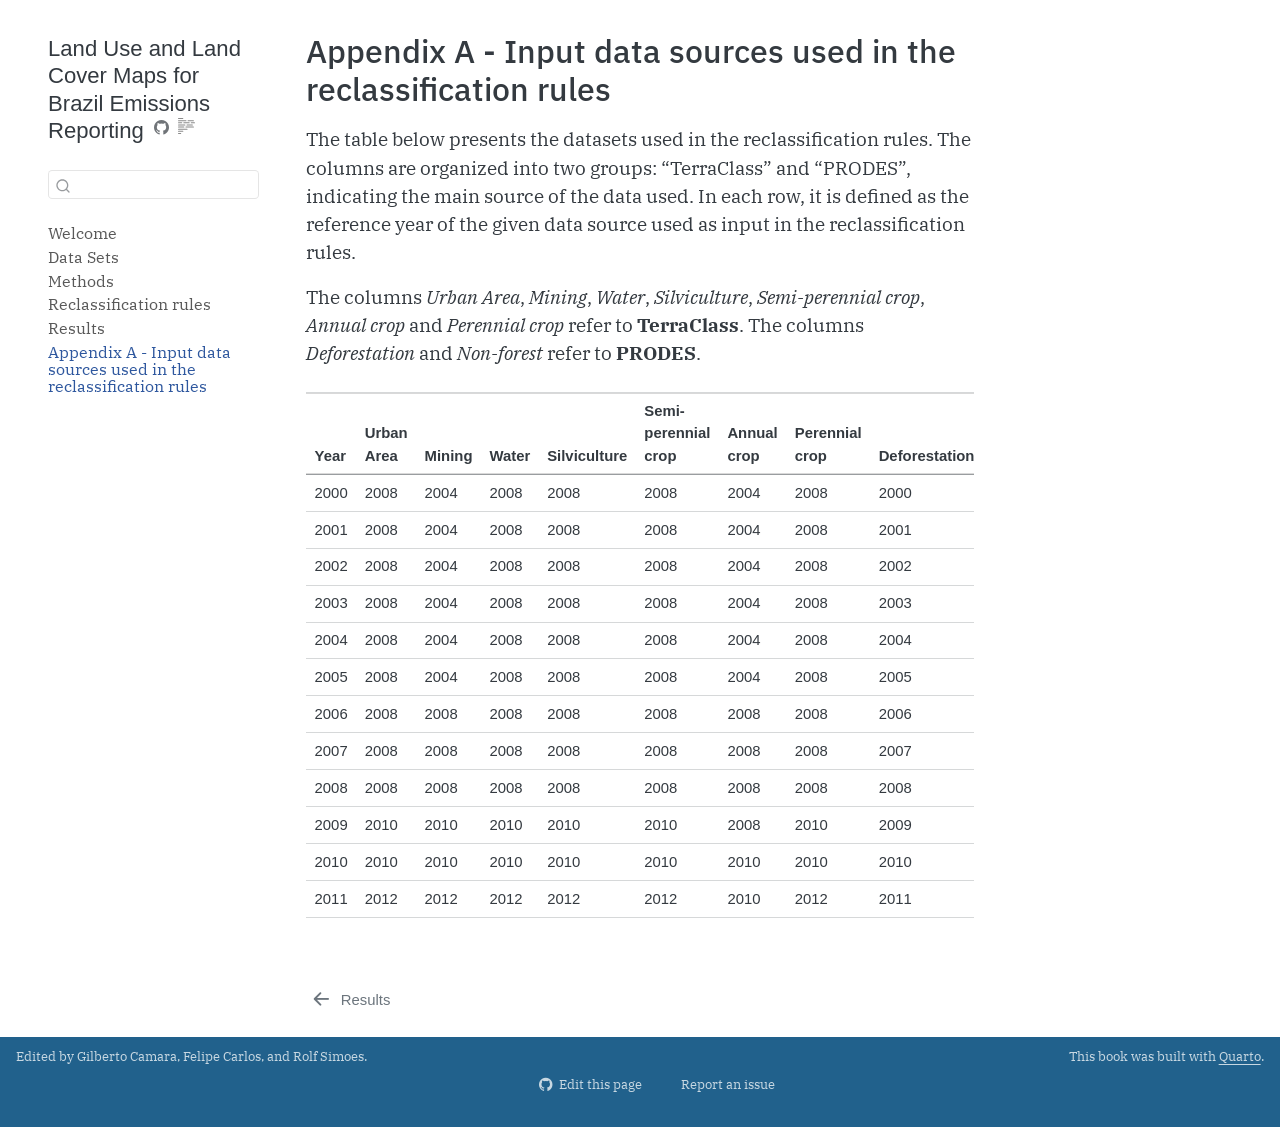
==== docs/appendix-a.html @ a672e9fa "docs: update rendered book Co-authored-by: Felipe Carvalho <lipecaso@gmail.com>" ====
<!DOCTYPE html>
<html xmlns="http://www.w3.org/1999/xhtml" lang="en" xml:lang="en"><head>

<meta charset="utf-8">
<meta name="generator" content="quarto-1.10.18">

<meta name="viewport" content="width=device-width, initial-scale=1.0, user-scalable=yes">

<meta name="author" content="Gilberto Camara, Felipe Carlos, and Rolf Simoes">

<title>Appendix A - Input data sources used in the reclassification rules – Land Use and Land Cover Maps for Brazil Emissions Reporting</title>
<style>
/* Default styles provided by pandoc.
** See https://pandoc.org/MANUAL.html#variables-for-html for config info.
*/
span.smallcaps{font-variant: small-caps;}
div.columns{display: flex; gap: 1.5em;}
div.column{flex: auto;}
@media screen {
div.columns{gap: min(4vw, 1.5em);}
div.column{overflow-x: auto;}
}
div.hanging-indent{margin-left: 1.5em; text-indent: -1.5em;}
ul.task-list{list-style: none;}
ul.task-list li input[type="checkbox"] {
  width: 0.8em;
  margin: 0 0.8em 0.2em -1em; /* quarto-specific, see https://github.com/quarto-dev/quarto-cli/issues/4556 */ 
  vertical-align: middle;
}
</style>


<script src="site_libs/quarto-nav/quarto-nav.js"></script>
<script src="site_libs/quarto-nav/headroom.min.js"></script>
<script src="site_libs/clipboard/clipboard.min.js"></script>
<script src="site_libs/quarto-search/autocomplete.umd.js"></script>
<script src="site_libs/quarto-search/fuse.min.js"></script>
<script src="site_libs/quarto-search/quarto-search.js"></script>
<meta name="quarto:offset" content="./">
<link href="./results.html" rel="prev">
<script src="site_libs/quarto-html/quarto.js" type="module"></script>
<script src="site_libs/quarto-html/tabsets/tabsets.js" type="module"></script>
<script src="site_libs/quarto-html/popper.min.js"></script>
<script src="site_libs/quarto-html/tippy.umd.min.js"></script>
<script src="site_libs/quarto-html/anchor.min.js"></script>
<link href="site_libs/quarto-html/tippy.css" rel="stylesheet">
<link href="site_libs/quarto-html/quarto-syntax-highlighting-64a204ab8560d761af7679ceaba22944.css" rel="stylesheet" id="quarto-text-highlighting-styles">
<script src="site_libs/bootstrap/bootstrap.min.js"></script>
<link href="site_libs/bootstrap/bootstrap-icons.css" rel="stylesheet">
<link href="site_libs/bootstrap/bootstrap-fb714311b391b0cc506359a5f32b0783.min.css" rel="stylesheet" append-hash="true" id="quarto-bootstrap" data-mode="light">
<script id="quarto-search-options" type="application/json">{
  "location": "sidebar",
  "copy-button": false,
  "collapse-after": 3,
  "panel-placement": "start",
  "type": "textbox",
  "limit": 50,
  "keyboard-shortcut": [
    "f",
    "/",
    "s"
  ],
  "show-item-context": false,
  "language": {
    "search-no-results-text": "No results",
    "search-matching-documents-text": "matching documents",
    "search-copy-link-title": "Copy link to search",
    "search-hide-matches-text": "Hide additional matches",
    "search-more-match-text": "more match in this document",
    "search-more-matches-text": "more matches in this document",
    "search-clear-button-title": "Clear",
    "search-text-placeholder": "",
    "search-detached-cancel-button-title": "Cancel",
    "search-submit-button-title": "Submit",
    "search-label": "Search"
  }
}</script>


</head>

<body class="nav-sidebar floating quarto-light">

<div id="quarto-search-results"></div>
  <header id="quarto-header" class="headroom fixed-top">
  <nav class="quarto-secondary-nav">
    <div class="container-fluid d-flex">
      <button type="button" class="quarto-btn-toggle btn" data-bs-toggle="collapse" role="button" data-bs-target=".quarto-sidebar-collapse-item" aria-controls="quarto-sidebar" aria-expanded="false" aria-label="Toggle sidebar navigation" onclick="if (window.quartoToggleHeadroom) { window.quartoToggleHeadroom(); }">
        <i class="bi bi-layout-text-sidebar-reverse"></i>
      </button>
        <nav class="quarto-page-breadcrumbs" aria-label="breadcrumb"><ol class="breadcrumb"><li class="breadcrumb-item"><a href="./appendix-a.html">Appendix A - Input data sources used in the reclassification rules</a></li></ol></nav>
        <a class="flex-grow-1" role="navigation" data-bs-toggle="collapse" data-bs-target=".quarto-sidebar-collapse-item" aria-controls="quarto-sidebar" aria-expanded="false" aria-label="Toggle sidebar navigation" onclick="if (window.quartoToggleHeadroom) { window.quartoToggleHeadroom(); }">      
        </a>
      <button type="button" class="btn quarto-search-button" aria-label="Search" onclick="window.quartoOpenSearch();">
        <i class="bi bi-search"></i>
      </button>
    </div>
  </nav>
</header>
<!-- content -->
<div id="quarto-content" class="quarto-container page-columns page-rows-contents page-layout-article">
<!-- sidebar -->
  <nav id="quarto-sidebar" class="sidebar collapse collapse-horizontal quarto-sidebar-collapse-item sidebar-navigation floating overflow-auto">
    <div class="pt-lg-2 mt-2 text-left sidebar-header">
    <div class="sidebar-title mb-0 py-0">
      <a href="./">Land Use and Land Cover Maps for Brazil Emissions Reporting</a> 
        <div class="sidebar-tools-main">
    <a href="https://github.com/restore-plus/docs" title="Source Code" class="quarto-navigation-tool px-1" aria-label="Source Code"><i class="bi bi-github"></i></a>
  <a href="" class="quarto-reader-toggle quarto-navigation-tool px-1" onclick="window.quartoToggleReader(); return false;" title="Toggle reader mode">
  <div class="quarto-reader-toggle-btn">
  <i class="bi"></i>
  </div>
</a>
</div>
    </div>
      </div>
        <div class="mt-2 flex-shrink-0 align-items-center">
        <div class="sidebar-search">
        <div id="quarto-search" class="" title="Search"></div>
        </div>
        </div>
    <div class="sidebar-menu-container"> 
    <ul class="list-unstyled mt-1">
        <li class="sidebar-item">
  <div class="sidebar-item-container"> 
  <a href="./index.html" class="sidebar-item-text sidebar-link">
 <span class="menu-text">Welcome</span></a>
  </div>
</li>
        <li class="sidebar-item">
  <div class="sidebar-item-container"> 
  <a href="./data.html" class="sidebar-item-text sidebar-link">
 <span class="menu-text">Data Sets</span></a>
  </div>
</li>
        <li class="sidebar-item">
  <div class="sidebar-item-container"> 
  <a href="./methods.html" class="sidebar-item-text sidebar-link">
 <span class="menu-text">Methods</span></a>
  </div>
</li>
        <li class="sidebar-item">
  <div class="sidebar-item-container"> 
  <a href="./reclassification.html" class="sidebar-item-text sidebar-link">
 <span class="menu-text">Reclassification rules</span></a>
  </div>
</li>
        <li class="sidebar-item">
  <div class="sidebar-item-container"> 
  <a href="./results.html" class="sidebar-item-text sidebar-link">
 <span class="menu-text">Results</span></a>
  </div>
</li>
        <li class="sidebar-item">
  <div class="sidebar-item-container"> 
  <a href="./appendix-a.html" class="sidebar-item-text sidebar-link active">
 <span class="menu-text">Appendix A - Input data sources used in the reclassification rules</span></a>
  </div>
</li>
    </ul>
    </div>
</nav>
<div id="quarto-sidebar-glass" class="quarto-sidebar-collapse-item" data-bs-toggle="collapse" data-bs-target=".quarto-sidebar-collapse-item"></div>
<!-- margin-sidebar -->
    <div id="quarto-margin-sidebar" class="sidebar margin-sidebar zindex-bottom">
        
    </div>
<!-- main -->
<main class="content" id="quarto-document-content">

<header id="title-block-header" class="quarto-title-block default">
<div class="quarto-title">
<h1 class="title"><span id="sec-appendix-a" class="quarto-section-identifier">Appendix A - Input data sources used in the reclassification rules</span></h1>
</div>



<div class="quarto-title-meta">

    
  
    
  </div>
  


</header>


<p>The table below presents the datasets used in the reclassification rules. The columns are organized into two groups: “TerraClass” and “PRODES”, indicating the main source of the data used. In each row, it is defined as the reference year of the given data source used as input in the reclassification rules.</p>
<p>The columns <em>Urban Area</em>, <em>Mining</em>, <em>Water</em>, <em>Silviculture</em>, <em>Semi-perennial crop</em>, <em>Annual crop</em> and <em>Perennial crop</em> refer to <strong>TerraClass</strong>. The columns <em>Deforestation</em> and <em>Non-forest</em> refer to <strong>PRODES</strong>.</p>
<div class="table-responsive table-tall" tabindex="0" role="region" aria-label="Input data sources used in the reclassification rules">
<table class="caption-top table">
<colgroup>
<col style="width: 10%">
<col style="width: 10%">
<col style="width: 10%">
<col style="width: 10%">
<col style="width: 10%">
<col style="width: 10%">
<col style="width: 10%">
<col style="width: 10%">
<col style="width: 10%">
<col style="width: 10%">
</colgroup>
<thead>
<tr class="header">
<th>Year</th>
<th>Urban Area</th>
<th>Mining</th>
<th>Water</th>
<th>Silviculture</th>
<th>Semi-perennial crop</th>
<th>Annual crop</th>
<th>Perennial crop</th>
<th>Deforestation</th>
<th>Non-forest</th>
</tr>
</thead>
<tbody>
<tr class="odd">
<td>2000</td>
<td>2008</td>
<td>2004</td>
<td>2008</td>
<td>2008</td>
<td>2008</td>
<td>2004</td>
<td>2008</td>
<td>2000</td>
<td>2000</td>
</tr>
<tr class="even">
<td>2001</td>
<td>2008</td>
<td>2004</td>
<td>2008</td>
<td>2008</td>
<td>2008</td>
<td>2004</td>
<td>2008</td>
<td>2001</td>
<td>2001</td>
</tr>
<tr class="odd">
<td>2002</td>
<td>2008</td>
<td>2004</td>
<td>2008</td>
<td>2008</td>
<td>2008</td>
<td>2004</td>
<td>2008</td>
<td>2002</td>
<td>2002</td>
</tr>
<tr class="even">
<td>2003</td>
<td>2008</td>
<td>2004</td>
<td>2008</td>
<td>2008</td>
<td>2008</td>
<td>2004</td>
<td>2008</td>
<td>2003</td>
<td>2003</td>
</tr>
<tr class="odd">
<td>2004</td>
<td>2008</td>
<td>2004</td>
<td>2008</td>
<td>2008</td>
<td>2008</td>
<td>2004</td>
<td>2008</td>
<td>2004</td>
<td>2004</td>
</tr>
<tr class="even">
<td>2005</td>
<td>2008</td>
<td>2004</td>
<td>2008</td>
<td>2008</td>
<td>2008</td>
<td>2004</td>
<td>2008</td>
<td>2005</td>
<td>2005</td>
</tr>
<tr class="odd">
<td>2006</td>
<td>2008</td>
<td>2008</td>
<td>2008</td>
<td>2008</td>
<td>2008</td>
<td>2008</td>
<td>2008</td>
<td>2006</td>
<td>2006</td>
</tr>
<tr class="even">
<td>2007</td>
<td>2008</td>
<td>2008</td>
<td>2008</td>
<td>2008</td>
<td>2008</td>
<td>2008</td>
<td>2008</td>
<td>2007</td>
<td>2007</td>
</tr>
<tr class="odd">
<td>2008</td>
<td>2008</td>
<td>2008</td>
<td>2008</td>
<td>2008</td>
<td>2008</td>
<td>2008</td>
<td>2008</td>
<td>2008</td>
<td>2008</td>
</tr>
<tr class="even">
<td>2009</td>
<td>2010</td>
<td>2010</td>
<td>2010</td>
<td>2010</td>
<td>2010</td>
<td>2008</td>
<td>2010</td>
<td>2009</td>
<td>2009</td>
</tr>
<tr class="odd">
<td>2010</td>
<td>2010</td>
<td>2010</td>
<td>2010</td>
<td>2010</td>
<td>2010</td>
<td>2010</td>
<td>2010</td>
<td>2010</td>
<td>2010</td>
</tr>
<tr class="even">
<td>2011</td>
<td>2012</td>
<td>2012</td>
<td>2012</td>
<td>2012</td>
<td>2012</td>
<td>2010</td>
<td>2012</td>
<td>2011</td>
<td>2011</td>
</tr>
<tr class="odd">
<td>2012</td>
<td>2012</td>
<td>2012</td>
<td>2012</td>
<td>2012</td>
<td>2012</td>
<td>2012</td>
<td>2012</td>
<td>2012</td>
<td>2012</td>
</tr>
<tr class="even">
<td>2013</td>
<td>2014</td>
<td>2014</td>
<td>2014</td>
<td>2014</td>
<td>2014</td>
<td>2012</td>
<td>2014</td>
<td>2013</td>
<td>2013</td>
</tr>
<tr class="odd">
<td>2014</td>
<td>2014</td>
<td>2014</td>
<td>2014</td>
<td>2014</td>
<td>2014</td>
<td>2014</td>
<td>2014</td>
<td>2014</td>
<td>2014</td>
</tr>
<tr class="even">
<td>2015</td>
<td>2018</td>
<td>2014</td>
<td>2014</td>
<td>2018</td>
<td>2018</td>
<td>2014</td>
<td>2018</td>
<td>2015</td>
<td>2015</td>
</tr>
<tr class="odd">
<td>2016</td>
<td>2018</td>
<td>2014</td>
<td>2014</td>
<td>2018</td>
<td>2018</td>
<td>2014</td>
<td>2018</td>
<td>2016</td>
<td>2016</td>
</tr>
<tr class="even">
<td>2017</td>
<td>2018</td>
<td>2018</td>
<td>2018</td>
<td>2018</td>
<td>2018</td>
<td>2018</td>
<td>2018</td>
<td>2017</td>
<td>2017</td>
</tr>
<tr class="odd">
<td>2018</td>
<td>2018</td>
<td>2018</td>
<td>2018</td>
<td>2018</td>
<td>2018</td>
<td>2018</td>
<td>2018</td>
<td>2018</td>
<td>2018</td>
</tr>
<tr class="even">
<td>2019</td>
<td>2018</td>
<td>2018</td>
<td>2018</td>
<td>2018</td>
<td>2018</td>
<td>2020</td>
<td>2020</td>
<td>2019</td>
<td>2019</td>
</tr>
<tr class="odd">
<td>2020</td>
<td>2020</td>
<td>2020</td>
<td>2020</td>
<td>2020</td>
<td>2020</td>
<td>2020</td>
<td>2020</td>
<td>2020</td>
<td>2020</td>
</tr>
<tr class="even">
<td>2021</td>
<td>2020</td>
<td>2020</td>
<td>2020</td>
<td>2020</td>
<td>2020</td>
<td>2020</td>
<td>2022</td>
<td>2021</td>
<td>2021</td>
</tr>
<tr class="odd">
<td>2022</td>
<td>2022</td>
<td>2022</td>
<td>2022</td>
<td>2022</td>
<td>2022</td>
<td>2022</td>
<td>2022</td>
<td>2022</td>
<td>2022</td>
</tr>
<tr class="even">
<td>2023</td>
<td>2022</td>
<td>2024</td>
<td>2024</td>
<td>2024</td>
<td>2024</td>
<td>2024</td>
<td>2024</td>
<td>2023</td>
<td>2023</td>
</tr>
<tr class="odd">
<td>2024</td>
<td>2024</td>
<td>2024</td>
<td>2024</td>
<td>2024</td>
<td>2024</td>
<td>2024</td>
<td>2024</td>
<td>2024</td>
<td>2024</td>
</tr>
</tbody>
</table>
</div>



</main> <!-- /main -->
<script id="quarto-html-after-body" type="application/javascript">
  window.document.addEventListener("DOMContentLoaded", function (event) {
    const icon = "";
    const anchorJS = new window.AnchorJS();
    anchorJS.options = {
      placement: 'right',
      icon: icon
    };
    anchorJS.add('.anchored');
    const isCodeAnnotation = (el) => {
      for (const clz of el.classList) {
        if (clz.startsWith('code-annotation-')) {                     
          return true;
        }
      }
      return false;
    }
    const onCopySuccess = function(e) {
      // button target
      const button = e.trigger;
      // don't keep focus
      button.blur();
      // flash "checked"
      button.classList.add('code-copy-button-checked');
      var currentTitle = button.getAttribute("title");
      button.setAttribute("title", "Copied!");
      let tooltip;
      if (window.bootstrap) {
        button.setAttribute("data-bs-toggle", "tooltip");
        button.setAttribute("data-bs-placement", "left");
        button.setAttribute("data-bs-title", "Copied!");
        tooltip = new bootstrap.Tooltip(button, 
          { trigger: "manual", 
            customClass: "code-copy-button-tooltip",
            offset: [0, -8]});
        tooltip.show();    
      }
      setTimeout(function() {
        if (tooltip) {
          tooltip.hide();
          button.removeAttribute("data-bs-title");
          button.removeAttribute("data-bs-toggle");
          button.removeAttribute("data-bs-placement");
        }
        button.setAttribute("title", currentTitle);
        button.classList.remove('code-copy-button-checked');
      }, 1000);
      // clear code selection
      e.clearSelection();
    }
    const getTextToCopy = function(trigger) {
      const outerScaffold = trigger.parentElement.cloneNode(true);
      const codeEl = outerScaffold.querySelector('code');
      for (const childEl of codeEl.children) {
        if (isCodeAnnotation(childEl)) {
          childEl.remove();
        }
      }
      return codeEl.innerText;
    }
    const clipboard = new window.ClipboardJS('.code-copy-button:not([data-in-quarto-modal])', {
      text: getTextToCopy
    });
    clipboard.on('success', onCopySuccess);
    if (window.document.getElementById('quarto-embedded-source-code-modal')) {
      const clipboardModal = new window.ClipboardJS('.code-copy-button[data-in-quarto-modal]', {
        text: getTextToCopy,
        container: window.document.getElementById('quarto-embedded-source-code-modal')
      });
      clipboardModal.on('success', onCopySuccess);
    }
      var localhostRegex = new RegExp(/^(?:http|https):\/\/localhost\:?[0-9]*\//);
      var mailtoRegex = new RegExp(/^mailto:/);
        var filterRegex = new RegExp("https:\/\/restore-plus\.github\.io\/docs\/");
      var isInternal = (href) => {
          return filterRegex.test(href) || localhostRegex.test(href) || mailtoRegex.test(href);
      }
      // Inspect non-navigation links and adorn them if external
     var links = window.document.querySelectorAll('a[href]:not(.nav-link):not(.navbar-brand):not(.toc-action):not(.sidebar-link):not(.sidebar-item-toggle):not(.pagination-link):not(.no-external):not([aria-hidden]):not(.dropdown-item):not(.quarto-navigation-tool):not(.about-link)');
      for (var i=0; i<links.length; i++) {
        const link = links[i];
        if (!isInternal(link.href)) {
          // undo the damage that might have been done by quarto-nav.js in the case of
          // links that we want to consider external
          if (link.dataset.originalHref !== undefined) {
            link.href = link.dataset.originalHref;
          }
        }
      }
    function tippyHover(el, contentFn, onTriggerFn, onUntriggerFn) {
      const config = {
        allowHTML: true,
        maxWidth: 500,
        delay: 100,
        arrow: false,
        appendTo: function(el) {
            return el.parentElement;
        },
        interactive: true,
        interactiveBorder: 10,
        theme: 'quarto',
        placement: 'bottom-start',
      };
      if (contentFn) {
        config.content = contentFn;
      }
      if (onTriggerFn) {
        config.onTrigger = onTriggerFn;
      }
      if (onUntriggerFn) {
        config.onUntrigger = onUntriggerFn;
      }
      window.tippy(el, config); 
    }
    const noterefs = window.document.querySelectorAll('a[role="doc-noteref"]');
    for (var i=0; i<noterefs.length; i++) {
      const ref = noterefs[i];
      tippyHover(ref, function() {
        // use id or data attribute instead here
        let href = ref.getAttribute('data-footnote-href') || ref.getAttribute('href');
        try { href = new URL(href).hash; } catch {}
        const id = href.replace(/^#\/?/, "");
        const note = window.document.getElementById(id);
        if (note) {
          return note.innerHTML;
        } else {
          return "";
        }
      });
    }
    const xrefs = window.document.querySelectorAll('a.quarto-xref');
    const processXRef = (id, note) => {
      // Strip column container classes
      const stripColumnClz = (el) => {
        el.classList.remove("page-full", "page-columns");
        if (el.children) {
          for (const child of el.children) {
            stripColumnClz(child);
          }
        }
      }
      stripColumnClz(note)
      if (id === null || id.startsWith('sec-')) {
        // Special case sections, only their first couple elements
        const container = document.createElement("div");
        if (note.children && note.children.length > 2) {
          container.appendChild(note.children[0].cloneNode(true));
          for (let i = 1; i < note.children.length; i++) {
            const child = note.children[i];
            if (child.tagName === "P" && child.innerText === "") {
              continue;
            } else {
              container.appendChild(child.cloneNode(true));
              break;
            }
          }
          if (window.Quarto?.typesetMath) {
            window.Quarto.typesetMath(container);
          }
          return container.innerHTML
        } else {
          if (window.Quarto?.typesetMath) {
            window.Quarto.typesetMath(note);
          }
          return note.innerHTML;
        }
      } else {
        // Remove any anchor links if they are present
        const anchorLink = note.querySelector('a.anchorjs-link');
        if (anchorLink) {
          anchorLink.remove();
        }
        if (window.Quarto?.typesetMath) {
          window.Quarto.typesetMath(note);
        }
        if (note.classList.contains("callout")) {
          return note.outerHTML;
        } else {
          return note.innerHTML;
        }
      }
    }
    for (var i=0; i<xrefs.length; i++) {
      const xref = xrefs[i];
      tippyHover(xref, undefined, function(instance) {
        instance.disable();
        let url = xref.getAttribute('href');
        let hash = undefined; 
        if (url.startsWith('#')) {
          hash = url;
        } else {
          try { hash = new URL(url).hash; } catch {}
        }
        if (hash) {
          const id = hash.replace(/^#\/?/, "");
          const note = window.document.getElementById(id);
          if (note !== null) {
            try {
              const html = processXRef(id, note.cloneNode(true));
              instance.setContent(html);
            } finally {
              instance.enable();
              instance.show();
            }
          } else {
            // See if we can fetch this
            fetch(url.split('#')[0])
            .then(res => res.text())
            .then(html => {
              const parser = new DOMParser();
              const htmlDoc = parser.parseFromString(html, "text/html");
              const note = htmlDoc.getElementById(id);
              if (note !== null) {
                const html = processXRef(id, note);
                instance.setContent(html);
              } 
            }).finally(() => {
              instance.enable();
              instance.show();
            });
          }
        } else {
          // See if we can fetch a full url (with no hash to target)
          // This is a special case and we should probably do some content thinning / targeting
          fetch(url)
          .then(res => res.text())
          .then(html => {
            const parser = new DOMParser();
            const htmlDoc = parser.parseFromString(html, "text/html");
            const note = htmlDoc.querySelector('main.content');
            if (note !== null) {
              // This should only happen for chapter cross references
              // (since there is no id in the URL)
              // remove the first header
              if (note.children.length > 0 && note.children[0].tagName === "HEADER") {
                note.children[0].remove();
              }
              const html = processXRef(null, note);
              instance.setContent(html);
            } 
          }).finally(() => {
            instance.enable();
            instance.show();
          });
        }
      }, function(instance) {
      });
    }
        let selectedAnnoteEl;
        const selectorForAnnotation = ( cell, annotation) => {
          let cellAttr = 'data-code-cell="' + cell + '"';
          let lineAttr = 'data-code-annotation="' +  annotation + '"';
          const selector = 'span[' + cellAttr + '][' + lineAttr + ']';
          return selector;
        }
        const selectCodeLines = (annoteEl) => {
          const doc = window.document;
          const targetCell = annoteEl.getAttribute("data-target-cell");
          const targetAnnotation = annoteEl.getAttribute("data-target-annotation");
          const annoteSpan = window.document.querySelector(selectorForAnnotation(targetCell, targetAnnotation));
          const lines = annoteSpan.getAttribute("data-code-lines").split(",");
          const lineIds = lines.map((line) => {
            return targetCell + "-" + line;
          })
          let top = null;
          let height = null;
          let parent = null;
          if (lineIds.length > 0) {
              //compute the position of the single el (top and bottom and make a div)
              const el = window.document.getElementById(lineIds[0]);
              top = el.offsetTop;
              height = el.offsetHeight;
              parent = el.parentElement.parentElement;
            if (lineIds.length > 1) {
              const lastEl = window.document.getElementById(lineIds[lineIds.length - 1]);
              const bottom = lastEl.offsetTop + lastEl.offsetHeight;
              height = bottom - top;
            }
            if (top !== null && height !== null && parent !== null) {
              // cook up a div (if necessary) and position it 
              let div = window.document.getElementById("code-annotation-line-highlight");
              if (div === null) {
                div = window.document.createElement("div");
                div.setAttribute("id", "code-annotation-line-highlight");
                div.style.position = 'absolute';
                parent.appendChild(div);
              }
              div.style.top = top - 2 + "px";
              div.style.height = height + 4 + "px";
              div.style.left = 0;
              let gutterDiv = window.document.getElementById("code-annotation-line-highlight-gutter");
              if (gutterDiv === null) {
                gutterDiv = window.document.createElement("div");
                gutterDiv.setAttribute("id", "code-annotation-line-highlight-gutter");
                gutterDiv.style.position = 'absolute';
                const codeCell = window.document.getElementById(targetCell);
                const gutter = codeCell.querySelector('.code-annotation-gutter');
                gutter.appendChild(gutterDiv);
              }
              gutterDiv.style.top = top - 2 + "px";
              gutterDiv.style.height = height + 4 + "px";
            }
            selectedAnnoteEl = annoteEl;
          }
        };
        const unselectCodeLines = () => {
          const elementsIds = ["code-annotation-line-highlight", "code-annotation-line-highlight-gutter"];
          elementsIds.forEach((elId) => {
            const div = window.document.getElementById(elId);
            if (div) {
              div.remove();
            }
          });
          selectedAnnoteEl = undefined;
        };
          // Handle positioning of the toggle
      window.addEventListener(
        "resize",
        throttle(() => {
          elRect = undefined;
          if (selectedAnnoteEl) {
            selectCodeLines(selectedAnnoteEl);
          }
        }, 10)
      );
      function throttle(fn, ms) {
      let throttle = false;
      let timer;
        return (...args) => {
          if(!throttle) { // first call gets through
              fn.apply(this, args);
              throttle = true;
          } else { // all the others get throttled
              if(timer) clearTimeout(timer); // cancel #2
              timer = setTimeout(() => {
                fn.apply(this, args);
                timer = throttle = false;
              }, ms);
          }
        };
      }
        // Attach click handler to the DT
        const annoteDls = window.document.querySelectorAll('dt[data-target-cell]');
        for (const annoteDlNode of annoteDls) {
          annoteDlNode.addEventListener('click', (event) => {
            const clickedEl = event.target;
            if (clickedEl !== selectedAnnoteEl) {
              unselectCodeLines();
              const activeEl = window.document.querySelector('dt[data-target-cell].code-annotation-active');
              if (activeEl) {
                activeEl.classList.remove('code-annotation-active');
              }
              selectCodeLines(clickedEl);
              clickedEl.classList.add('code-annotation-active');
            } else {
              // Unselect the line
              unselectCodeLines();
              clickedEl.classList.remove('code-annotation-active');
            }
          });
        }
    const findCites = (el) => {
      const parentEl = el.parentElement;
      if (parentEl) {
        const cites = parentEl.dataset.cites;
        if (cites) {
          return {
            el,
            cites: cites.split(' ')
          };
        } else {
          return findCites(el.parentElement)
        }
      } else {
        return undefined;
      }
    };
    var bibliorefs = window.document.querySelectorAll('a[role="doc-biblioref"]');
    for (var i=0; i<bibliorefs.length; i++) {
      const ref = bibliorefs[i];
      const citeInfo = findCites(ref);
      if (citeInfo) {
        tippyHover(citeInfo.el, function() {
          var popup = window.document.createElement('div');
          citeInfo.cites.forEach(function(cite) {
            var citeDiv = window.document.createElement('div');
            citeDiv.classList.add('hanging-indent');
            citeDiv.classList.add('csl-entry');
            var biblioDiv = window.document.getElementById('ref-' + cite);
            if (biblioDiv) {
              citeDiv.innerHTML = biblioDiv.innerHTML;
            }
            popup.appendChild(citeDiv);
          });
          return popup.innerHTML;
        });
      }
    }
  });
  </script>
<nav class="page-navigation">
  <div class="nav-page nav-page-previous">
      <a href="./results.html" class="pagination-link" aria-label="Results">
        <i class="bi bi-arrow-left-short"></i> <span class="nav-page-text">Results</span>
      </a>          
  </div>
  <div class="nav-page nav-page-next">
  </div>
</nav>
</div> <!-- /content -->
<footer class="footer">
  <div class="nav-footer">
    <div class="nav-footer-left">
<p>Edited by Gilberto Camara, Felipe Carlos, and Rolf Simoes.</p>
</div>   
    <div class="nav-footer-center">
      &nbsp;
    <div class="toc-actions"><ul><li><a href="https://github.com/restore-plus/docs/edit/quarto/appendix-a.qmd" class="toc-action"><i class="bi bi-github"></i>Edit this page</a></li><li><a href="https://github.com/restore-plus/docs/issues/new" class="toc-action"><i class="bi empty"></i>Report an issue</a></li></ul></div></div>
    <div class="nav-footer-right">
<p>This book was built with <a href="https://quarto.org/">Quarto</a>.</p>
</div>
  </div>
</footer>




</body></html>
---- docs/site_libs/quarto-html/tippy.css ----
.tippy-box[data-animation=fade][data-state=hidden]{opacity:0}[data-tippy-root]{max-width:calc(100vw - 10px)}.tippy-box{position:relative;background-color:#333;color:#fff;border-radius:4px;font-size:14px;line-height:1.4;white-space:normal;outline:0;transition-property:transform,visibility,opacity}.tippy-box[data-placement^=top]>.tippy-arrow{bottom:0}.tippy-box[data-placement^=top]>.tippy-arrow:before{bottom:-7px;left:0;border-width:8px 8px 0;border-top-color:initial;transform-origin:center top}.tippy-box[data-placement^=bottom]>.tippy-arrow{top:0}.tippy-box[data-placement^=bottom]>.tippy-arrow:before{top:-7px;left:0;border-width:0 8px 8px;border-bottom-color:initial;transform-origin:center bottom}.tippy-box[data-placement^=left]>.tippy-arrow{right:0}.tippy-box[data-placement^=left]>.tippy-arrow:before{border-width:8px 0 8px 8px;border-left-color:initial;right:-7px;transform-origin:center left}.tippy-box[data-placement^=right]>.tippy-arrow{left:0}.tippy-box[data-placement^=right]>.tippy-arrow:before{left:-7px;border-width:8px 8px 8px 0;border-right-color:initial;transform-origin:center right}.tippy-box[data-inertia][data-state=visible]{transition-timing-function:cubic-bezier(.54,1.5,.38,1.11)}.tippy-arrow{width:16px;height:16px;color:#333}.tippy-arrow:before{content:"";position:absolute;border-color:transparent;border-style:solid}.tippy-content{position:relative;padding:5px 9px;z-index:1}
---- docs/site_libs/quarto-html/quarto-syntax-highlighting-64a204ab8560d761af7679ceaba22944.css ----
/* quarto syntax highlight colors */
:root {
  --quarto-hl-ot-color: #003B4F;
  --quarto-hl-at-color: #657422;
  --quarto-hl-ss-color: #20794D;
  --quarto-hl-an-color: #5E5E5E;
  --quarto-hl-fu-color: #4758AB;
  --quarto-hl-st-color: #20794D;
  --quarto-hl-cf-color: #003B4F;
  --quarto-hl-op-color: #5E5E5E;
  --quarto-hl-er-color: #AD0000;
  --quarto-hl-bn-color: #AD0000;
  --quarto-hl-al-color: #AD0000;
  --quarto-hl-va-color: #111111;
  --quarto-hl-bu-color: inherit;
  --quarto-hl-ex-color: inherit;
  --quarto-hl-pp-color: #AD0000;
  --quarto-hl-in-color: #5E5E5E;
  --quarto-hl-vs-color: #20794D;
  --quarto-hl-wa-color: #5E5E5E;
  --quarto-hl-do-color: #5E5E5E;
  --quarto-hl-im-color: #00769E;
  --quarto-hl-ch-color: #20794D;
  --quarto-hl-dt-color: #AD0000;
  --quarto-hl-fl-color: #AD0000;
  --quarto-hl-co-color: #5E5E5E;
  --quarto-hl-cv-color: #5E5E5E;
  --quarto-hl-cn-color: #8f5902;
  --quarto-hl-sc-color: #5E5E5E;
  --quarto-hl-dv-color: #AD0000;
  --quarto-hl-kw-color: #003B4F;
}

/* other quarto variables */
:root {
  --quarto-font-monospace: SFMono-Regular, Menlo, Monaco, Consolas, "Liberation Mono", "Courier New", monospace;
}

/* syntax highlight based on Pandoc's rules */
pre > code.sourceCode > span {
  color: #003B4F;
}

code.sourceCode > span {
  color: #003B4F;
}

div.sourceCode,
div.sourceCode pre.sourceCode {
  color: #003B4F;
}

/* Normal */
code span {
  color: #003B4F;
}

/* Alert */
code span.al {
  color: #AD0000;
  font-style: inherit;
}

/* Annotation */
code span.an {
  color: #5E5E5E;
  font-style: inherit;
}

/* Attribute */
code span.at {
  color: #657422;
  font-style: inherit;
}

/* BaseN */
code span.bn {
  color: #AD0000;
  font-style: inherit;
}

/* BuiltIn */
code span.bu {
  font-style: inherit;
}

/* ControlFlow */
code span.cf {
  color: #003B4F;
  font-weight: bold;
  font-style: inherit;
}

/* Char */
code span.ch {
  color: #20794D;
  font-style: inherit;
}

/* Constant */
code span.cn {
  color: #8f5902;
  font-style: inherit;
}

/* Comment */
code span.co {
  color: #5E5E5E;
  font-style: inherit;
}

/* CommentVar */
code span.cv {
  color: #5E5E5E;
  font-style: italic;
}

/* Documentation */
code span.do {
  color: #5E5E5E;
  font-style: italic;
}

/* DataType */
code span.dt {
  color: #AD0000;
  font-style: inherit;
}

/* DecVal */
code span.dv {
  color: #AD0000;
  font-style: inherit;
}

/* Error */
code span.er {
  color: #AD0000;
  font-style: inherit;
}

/* Extension */
code span.ex {
  font-style: inherit;
}

/* Float */
code span.fl {
  color: #AD0000;
  font-style: inherit;
}

/* Function */
code span.fu {
  color: #4758AB;
  font-style: inherit;
}

/* Import */
code span.im {
  color: #00769E;
  font-style: inherit;
}

/* Information */
code span.in {
  color: #5E5E5E;
  font-style: inherit;
}

/* Keyword */
code span.kw {
  color: #003B4F;
  font-weight: bold;
  font-style: inherit;
}

/* Operator */
code span.op {
  color: #5E5E5E;
  font-style: inherit;
}

/* Other */
code span.ot {
  color: #003B4F;
  font-style: inherit;
}

/* Preprocessor */
code span.pp {
  color: #AD0000;
  font-style: inherit;
}

/* SpecialChar */
code span.sc {
  color: #5E5E5E;
  font-style: inherit;
}

/* SpecialString */
code span.ss {
  color: #20794D;
  font-style: inherit;
}

/* String */
code span.st {
  color: #20794D;
  font-style: inherit;
}

/* Variable */
code span.va {
  color: #111111;
  font-style: inherit;
}

/* VerbatimString */
code span.vs {
  color: #20794D;
  font-style: inherit;
}

/* Warning */
code span.wa {
  color: #5E5E5E;
  font-style: italic;
}

.prevent-inlining {
  content: "</";
}

/*# sourceMappingURL=9d8d5bb603a83b8298b89080a598c93b.css.map */
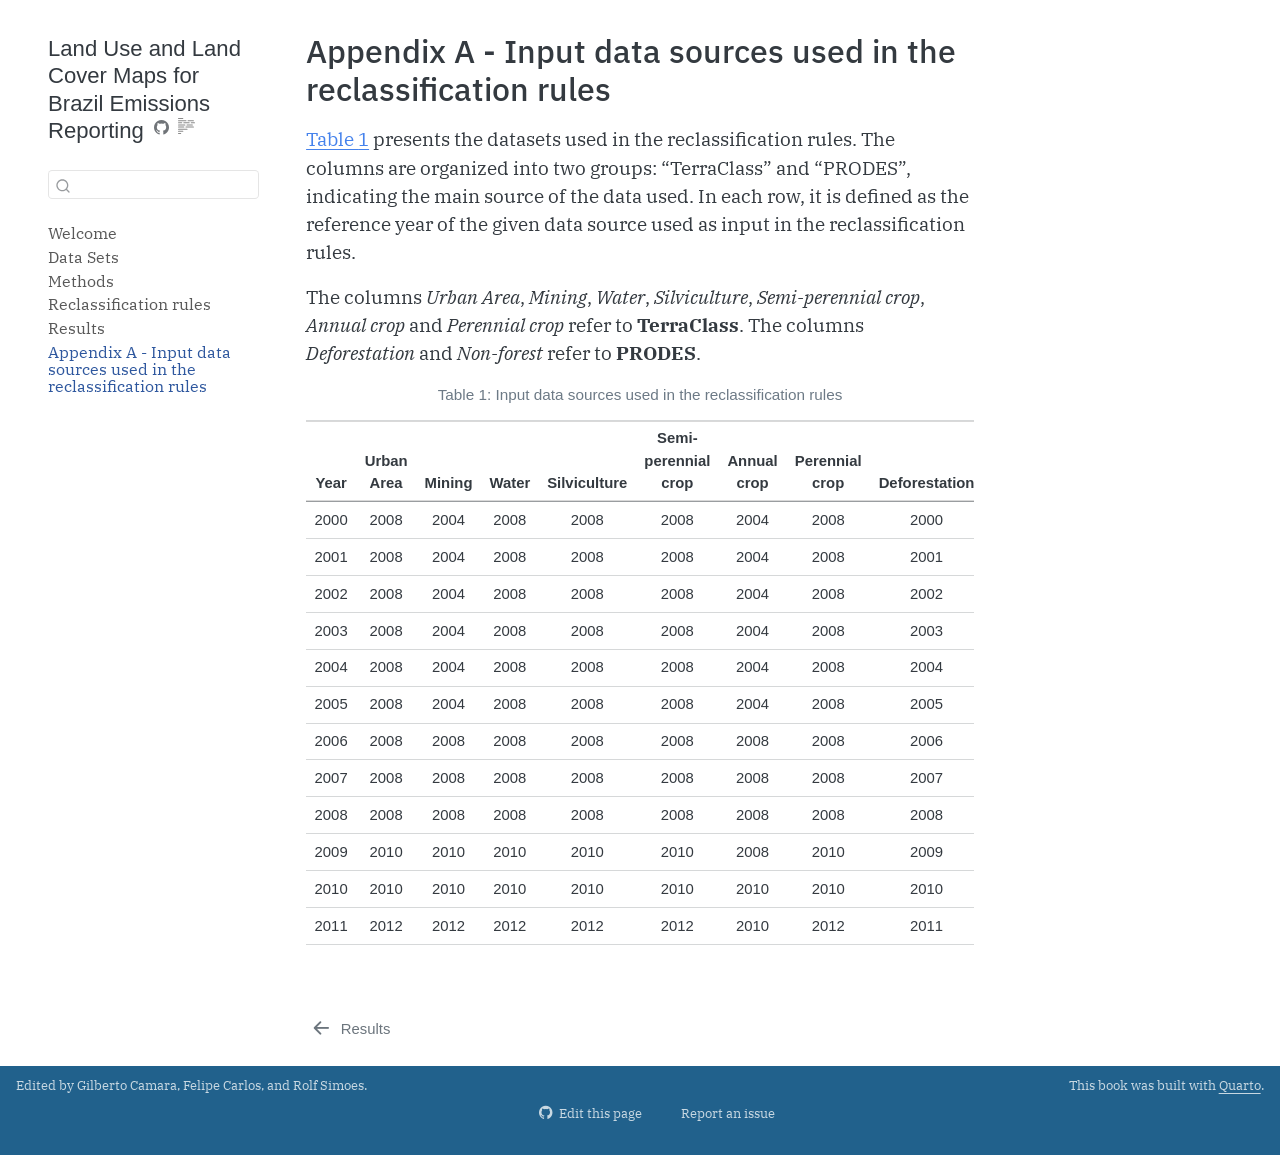
==== commit 38806a97: "docs: update rendered book Co-authored-by: Felipe Carvalho <lipecaso@gmail.com>" ====
--- a/docs/appendix-a.html
+++ b/docs/appendix-a.html
@@ -187,8 +187,14 @@
 </header>
 
 
-<p>The table below presents the datasets used in the reclassification rules. The columns are organized into two groups: “TerraClass” and “PRODES”, indicating the main source of the data used. In each row, it is defined as the reference year of the given data source used as input in the reclassification rules.</p>
+<p><a href="#tbl-input-sources" class="quarto-xref">Table&nbsp;<span>1</span></a> presents the datasets used in the reclassification rules. The columns are organized into two groups: “TerraClass” and “PRODES”, indicating the main source of the data used. In each row, it is defined as the reference year of the given data source used as input in the reclassification rules.</p>
 <p>The columns <em>Urban Area</em>, <em>Mining</em>, <em>Water</em>, <em>Silviculture</em>, <em>Semi-perennial crop</em>, <em>Annual crop</em> and <em>Perennial crop</em> refer to <strong>TerraClass</strong>. The columns <em>Deforestation</em> and <em>Non-forest</em> refer to <strong>PRODES</strong>.</p>
+<div id="tbl-input-sources" class="quarto-float quarto-figure quarto-figure-center anchored">
+<figure class="quarto-float quarto-float-tbl figure">
+<figcaption class="quarto-float-caption-top quarto-float-caption quarto-float-tbl" id="tbl-input-sources-caption-0ceaefa1-69ba-4598-a22c-09a6ac19f8ca">
+Table&nbsp;1: Input data sources used in the reclassification rules
+</figcaption>
+<div aria-describedby="tbl-input-sources-caption-0ceaefa1-69ba-4598-a22c-09a6ac19f8ca">
 <div class="table-responsive table-tall" tabindex="0" role="region" aria-label="Input data sources used in the reclassification rules">
 <table class="caption-top table">
 <colgroup>
@@ -520,6 +526,9 @@
 </tr>
 </tbody>
 </table>
+</div>
+</div>
+</figure>
 </div>
 
 
